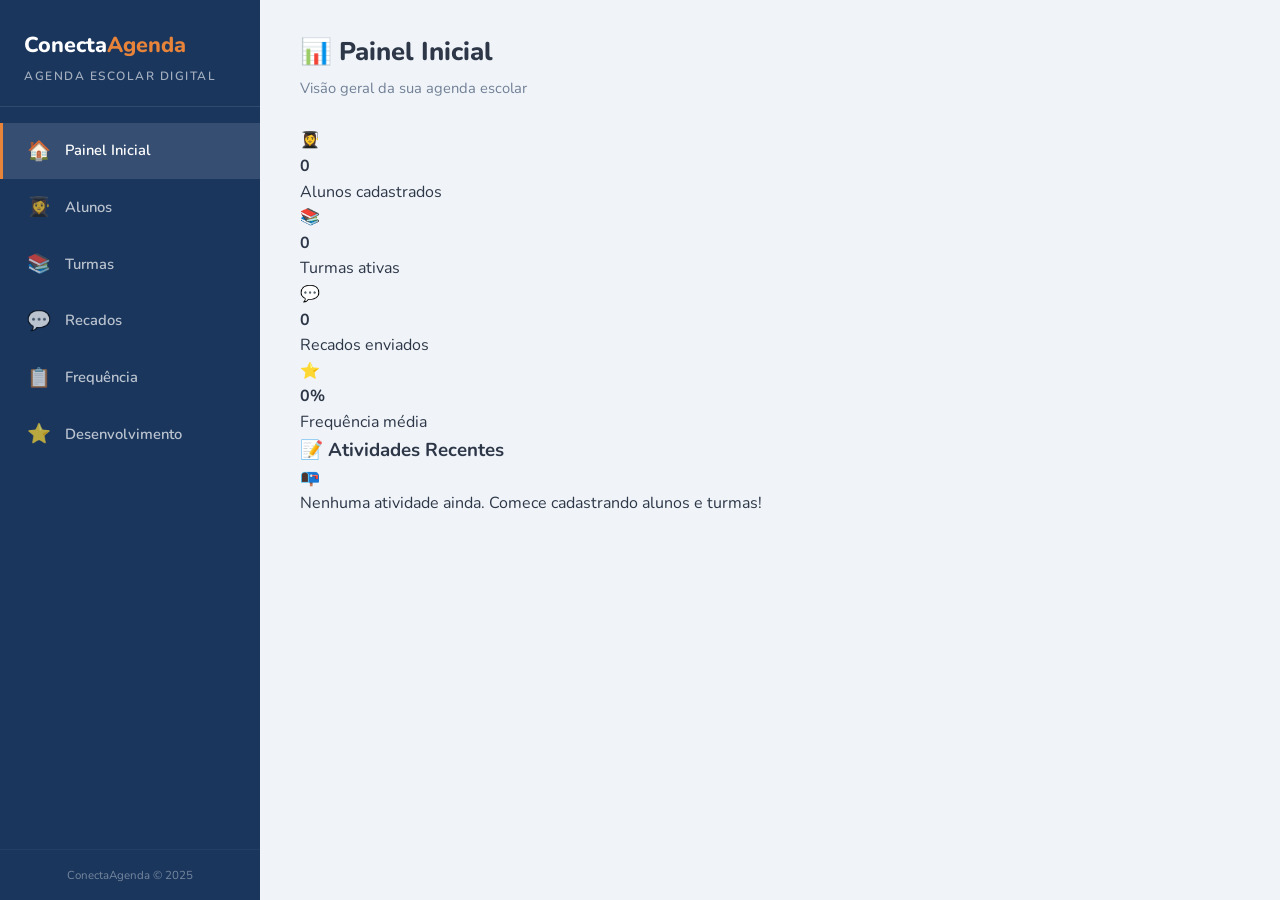
==== painel.html @ 7b53e964 "feat: adiciona tela de login com autenticação por perfil" ====
<!DOCTYPE html>
<html lang="pt-BR">
<head>
  <meta charset="UTF-8">
  <meta name="viewport" content="width=device-width, initial-scale=1.0">
  <title>ConectaAgenda — Painel</title>

   <!-- Fontes -->
  <link href="https://fonts.googleapis.com/css2?family=Nunito:wght@400;600;700;800&display=swap" rel="stylesheet">
  <!-- CSS -->
  <link rel="stylesheet" href="css/style.css">
</head>

<body>

  <!-- Hambúrguer para visualização no celular -->
  <button class="menu-toggle" onclick="toggleMenu()">☰</button>

  <!-- Fundo menu celular -->
  <div class="sidebar-overlay"></div>

  <!-- Layout: menu + conteúdo -->
  <div class="layout">

    <!-- *** MENU LATERAL *** -->
    <aside class="sidebar">

      <div class="sidebar-header">
        <h1>Conecta<span>Agenda</span></h1>
        <p>Agenda Escolar Digital</p>
      </div>

      <!-- Links navegáveis -->
      <nav class="sidebar-nav">
        <a href="index.html" class="ativo">
          <span class="icone">🏠</span> Painel Inicial
        </a>
        <a href="alunos.html">
          <span class="icone">👩‍🎓</span> Alunos
        </a>
        <a href="turmas.html">
          <span class="icone">📚</span> Turmas
        </a>
        <a href="recados.html">
          <span class="icone">💬</span> Recados
        </a>
        <a href="frequencia.html">
          <span class="icone">📋</span> Frequência
        </a>
        <a href="desenvolvimento.html">
          <span class="icone">⭐</span> Desenvolvimento
        </a>
      </nav>

      <div class="sidebar-footer">
        ConectaAgenda © 2025
      </div>
    </aside>

    <!-- *** CONTEÚDO PRINCIPAL *** -->
    <main class="conteudo-principal">

      <div class="pagina-header">
        <h2>📊 Painel Inicial</h2>
        <p>Visão geral da sua agenda escolar</p>
      </div>

      <!-- Cards contadores -->
      <div class="stats-grid">

        <div class="stat-card">
          <div class="stat-icone azul">👩‍🎓</div>
          <div class="stat-info">
            <h4>0</h4>
            <p>Alunos cadastrados</p>
          </div>
        </div>

        <div class="stat-card">
          <div class="stat-icone verde">📚</div>
          <div class="stat-info">
            <h4>0</h4>
            <p>Turmas ativas</p>
          </div>
        </div>

        <div class="stat-card">
          <div class="stat-icone laranja">💬</div>
          <div class="stat-info">
            <h4>0</h4>
            <p>Recados enviados</p>
          </div>
        </div>

        <div class="stat-card">
          <div class="stat-icone roxo">⭐</div>
          <div class="stat-info">
            <h4>0%</h4>
            <p>Frequência média</p>
          </div>
        </div>

      </div>

      <!-- Atividades recentes -->
      <div class="card">
        <div class="card-header">
          <h3>📝 Atividades Recentes</h3>
        </div>
        <div class="vazio">
          <div class="vazio-icone">📭</div>
          <p>Nenhuma atividade ainda. Comece cadastrando alunos e turmas!</p>
        </div>
      </div>

    </main>

  </div>

</body>
</html>
---- css/style.css ----
/* =============================================================
   ConectaAgenda — Estilos Principais (Sumário CSS)

   1. Cores e fontes
   2. Reset e estilos globais
   3. Login
   4. Menu lateral (sidebar)
   5. Área de conteúdo principal
   6. Componentes (cards, botões, formulários, tabelas)
   7. Responsividade
   ============================================================= */

/*  1. CORES E FONTES */

:root {
  /* Cores principais */
  --cor-primaria: #2B6CB0;
  --cor-primaria-escura: #1E4F85;
  --cor-primaria-clara: #EBF4FF;
  --cor-secundaria: #E8833A;
  --cor-sucesso: #2F855A;
  --cor-perigo: #C53030;
  --cor-aviso: #D69E2E;

  /* Cores neutras */
  --cor-fundo: #F0F4F8;
  --cor-fundo-card: #FFFFFF;
  --cor-texto: #2D3748;
  --cor-texto-leve: #718096;
  --cor-borda: #E2E8F0;
  --cor-sidebar: #1A365D;

  /* Tipografia e medidas */
  --fonte-principal: 'Nunito', sans-serif;
  --sidebar-largura: 260px;
  --raio-borda: 10px;
  --sombra-card: 0 2px 12px rgba(0, 0, 0, 0.06);
}

/*   2. RESET E ESTILOS GLOBAIS  */

* {
  margin: 0;
  padding: 0;
  box-sizing: border-box;
}

body {
  font-family: var(--fonte-principal);
  background-color: var(--cor-fundo);
  color: var(--cor-texto);
  line-height: 1.6;
}

a {
  text-decoration: none;
  color: inherit;
}

/* Layout: sidebar + conteúdo */
.layout {
  display: flex;
  min-height: 100vh;
}

/* 3. LOGIN */
.pagina-login {
  display: flex;
  align-items: center;
  justify-content: center;
  min-height: 100vh;
  background: linear-gradient(135deg, var(--cor-sidebar) 0%, var(--cor-primaria) 100%);
}
.login-container {
  background: white;
  border-radius: var(--raio-borda);
  padding: 40px;
  width: 90%;
  max-width: 420px;
  box-shadow: 0 20px 60px rgba(0, 0, 0, 0.2);
}
.login-header {
  text-align: center;
  margin-bottom: 32px;
}
.login-header h1 {
  font-size: 1.8rem;
  font-weight: 800;
  color: var(--cor-sidebar);
}
.login-header h1 span {
  color: var(--cor-secundaria);
}
.login-header p {
  font-size: 0.85rem;
  color: var(--cor-texto-leve);
  margin-top: 4px;
}
/* Campos do formulário de login */
.login-form .form-grupo {
  margin-bottom: 18px;
}
.login-form .form-grupo label {
  display: block;
  font-size: 0.85rem;
  font-weight: 700;
  margin-bottom: 6px;
}
.login-form .form-grupo input {
  width: 100%;
  padding: 12px 14px;
  border: 2px solid var(--cor-borda);
  border-radius: 8px;
  font-family: var(--fonte-principal);
  font-size: 0.95rem;
  transition: border-color 0.2s ease;
}
.login-form .form-grupo input:focus {
  outline: none;
  border-color: var(--cor-primaria);
  box-shadow: 0 0 0 3px rgba(43, 108, 176, 0.1);
}
/* Botão entrar */
.login-btn {
  width: 100%;
  padding: 12px;
  font-size: 1rem;
  justify-content: center;
  margin-top: 8px;
}
/* Mensagem de erro */
.login-erro {
  background: #FED7D7;
  color: var(--cor-perigo);
  padding: 10px 14px;
  border-radius: 8px;
  font-size: 0.85rem;
  font-weight: 600;
  margin-bottom: 12px;
  text-align: center;
}
/* Info de demonstração */
.login-info {
  margin-top: 24px;
  padding-top: 20px;
  border-top: 1px solid var(--cor-borda);
  text-align: center;
}
.login-info p {
  font-size: 0.82rem;
  color: var(--cor-texto);
  margin-bottom: 8px;
}
.login-info small {
  display: block;
  font-size: 0.78rem;
  color: var(--cor-texto-leve);
  margin-top: 4px;
}

/* 4. MENU LATERAL (SIDEBAR) */
.sidebar {
  width: var(--sidebar-largura);
  background-color: var(--cor-sidebar);
  color: white;
  position: fixed;
  top: 0;
  left: 0;
  height: 100vh;
  overflow-y: auto;
  z-index: 100;
  display: flex;
  flex-direction: column;
  transition: transform 0.3s ease;
}
/* Topo do menu */
.sidebar-header {
  padding: 28px 24px 20px;
  border-bottom: 1px solid rgba(255, 255, 255, 0.1);
}
.sidebar-header h1 {
  font-size: 1.35rem;
  font-weight: 800;
}
/* "Agenda" em laranja */
.sidebar-header h1 span {
  color: var(--cor-secundaria);
}
.sidebar-header p {
  font-size: 0.75rem;
  opacity: 0.6;
  margin-top: 4px;
  text-transform: uppercase;
  letter-spacing: 1.5px;
  font-weight: 600;
}
/* Links do menu */
.sidebar-nav {
  padding: 16px 0;
  flex: 1;
}
.sidebar-nav a {
  display: flex;
  align-items: center;
  gap: 14px;
  padding: 13px 24px;
  color: rgba(255, 255, 255, 0.7);
  font-size: 0.92rem;
  font-weight: 600;
  border-left: 3px solid transparent;
  transition: all 0.2s ease;
}
/* Hover nos links */
.sidebar-nav a:hover {
  background-color: rgba(255, 255, 255, 0.08);
  color: white;
}
/* Link ativo (página atual) */
.sidebar-nav a.ativo {
  background-color: rgba(255, 255, 255, 0.12);
  color: white;
  border-left-color: var(--cor-secundaria);
}
/* Ícones */
.sidebar-nav a .icone {
  font-size: 1.2rem;
  width: 24px;
  text-align: center;
}
/* Rodapé menu */
.sidebar-footer {
  padding: 16px 24px;
  border-top: 1px solid rgba(255, 255, 255, 0.1);
  font-size: 0.72rem;
  opacity: 0.4;
  text-align: center;
}
/* Botão hambúrguer (no celular aparece) */
.menu-toggle {
  display: none;
  position: fixed;
  top: 16px;
  left: 16px;
  z-index: 200;
  background: var(--cor-primaria);
  color: white;
  border: none;
  border-radius: 8px;
  width: 44px;
  height: 44px;
  font-size: 1.5rem;
  cursor: pointer;
}
/* Overlay escuro mobile */
.sidebar-overlay {
  display: none;
  position: fixed;
  inset: 0;
  background: rgba(0, 0, 0, 0.5);
  z-index: 99;
}

/* 5. ÁREA DE CONTEÚDO PRINCIPAL */
.conteudo-principal {
  margin-left: var(--sidebar-largura);
  padding: 32px 40px;
  flex: 1;
  width: calc(100% - var(--sidebar-largura));
}
/* Cabeçalho de cada página */
.pagina-header {
  margin-bottom: 28px;
}
.pagina-header h2 {
  font-size: 1.6rem;
  font-weight: 800;
  color: var(--cor-texto);
}
.pagina-header p {
  color: var(--cor-texto-leve);
  font-size: 0.92rem;
  margin-top: 4px;
}
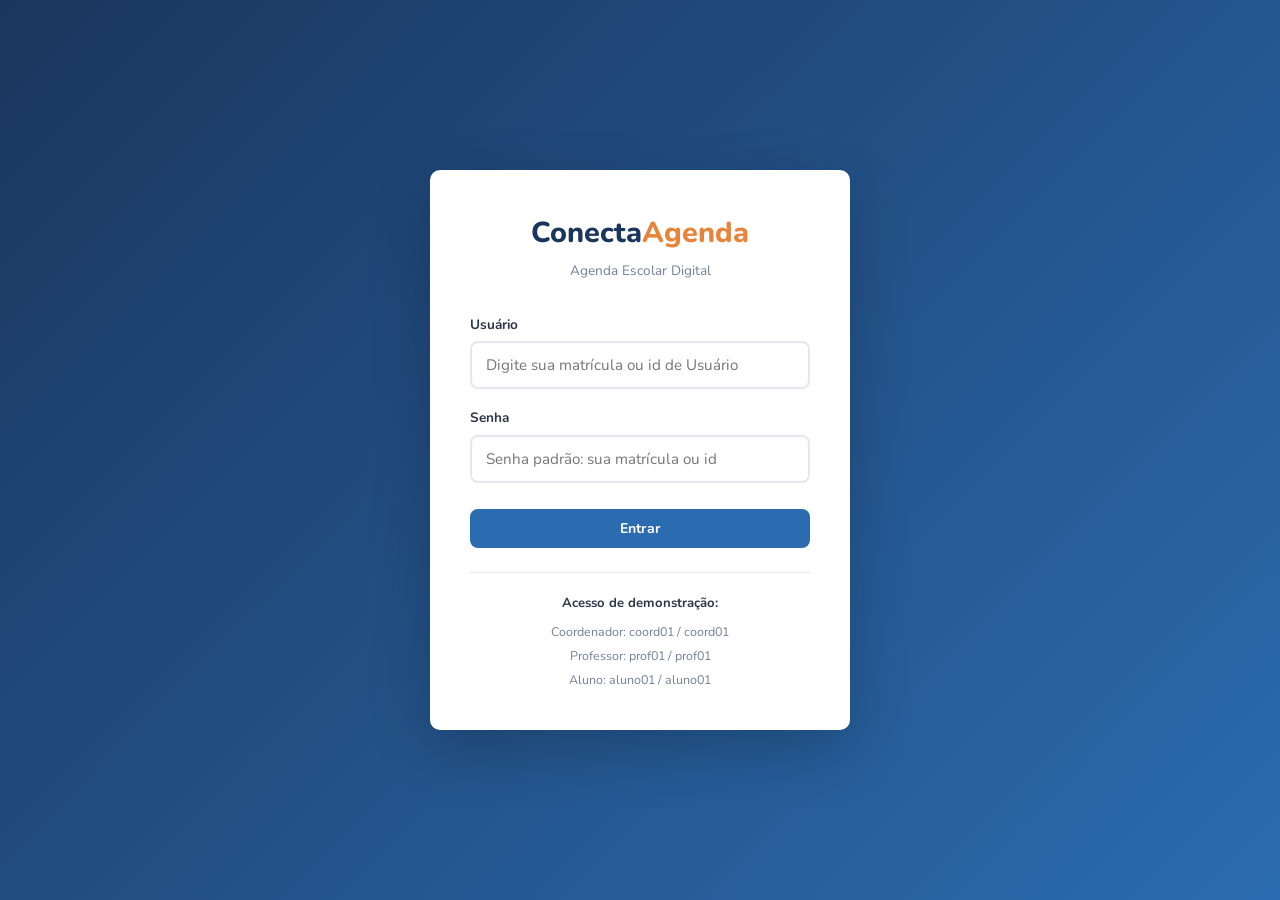
==== commit 8c9c7902: "feat: adiciona dashboard com visão personalizada por perfil" ====
--- a/painel.html
+++ b/painel.html
@@ -4,45 +4,37 @@
   <meta charset="UTF-8">
   <meta name="viewport" content="width=device-width, initial-scale=1.0">
   <title>ConectaAgenda — Painel</title>
-
    <!-- Fontes -->
   <link href="https://fonts.googleapis.com/css2?family=Nunito:wght@400;600;700;800&display=swap" rel="stylesheet">
   <!-- CSS -->
   <link rel="stylesheet" href="css/style.css">
 </head>
-
 <body>
-
   <!-- Hambúrguer para visualização no celular -->
   <button class="menu-toggle" onclick="toggleMenu()">☰</button>
-
   <!-- Fundo menu celular -->
   <div class="sidebar-overlay"></div>
-
   <!-- Layout: menu + conteúdo -->
   <div class="layout">
-
     <!-- *** MENU LATERAL *** -->
     <aside class="sidebar">
-
       <div class="sidebar-header">
         <h1>Conecta<span>Agenda</span></h1>
         <p>Agenda Escolar Digital</p>
       </div>
-
       <!-- Links navegáveis -->
       <nav class="sidebar-nav">
-        <a href="index.html" class="ativo">
+        <a href="painel.html" class="ativo">
           <span class="icone">🏠</span> Painel Inicial
         </a>
-        <a href="alunos.html">
-          <span class="icone">👩‍🎓</span> Alunos
+        <a href="usuarios.html">
+          <span class="icone">👤</span> Usuários
         </a>
         <a href="turmas.html">
           <span class="icone">📚</span> Turmas
         </a>
-        <a href="recados.html">
-          <span class="icone">💬</span> Recados
+        <a href="avisos.html">
+          <span class="icone">💬</span> Avisos
         </a>
         <a href="frequencia.html">
           <span class="icone">📋</span> Frequência
@@ -51,71 +43,35 @@
           <span class="icone">⭐</span> Desenvolvimento
         </a>
       </nav>
-
       <div class="sidebar-footer">
-        ConectaAgenda © 2025
+        <button class="btn-logout" onclick="fazerLogout()">🚪 Sair</button>
       </div>
     </aside>
-
     <!-- *** CONTEÚDO PRINCIPAL *** -->
     <main class="conteudo-principal">
-
       <div class="pagina-header">
-        <h2>📊 Painel Inicial</h2>
-        <p>Visão geral da sua agenda escolar</p>
+        <h2 id="saudacao">📊 Painel Inicial</h2>
+        <p id="subtitulo">Visão geral da sua agenda escolar</p>
       </div>
-
-      <!-- Cards contadores -->
-      <div class="stats-grid">
-
-        <div class="stat-card">
-          <div class="stat-icone azul">👩‍🎓</div>
-          <div class="stat-info">
-            <h4>0</h4>
-            <p>Alunos cadastrados</p>
+      <!-- Cards contadores (preenchido pelo JS conforme o perfil) -->
+      <div class="stats-grid" id="statsGrid"></div>
+      <!-- Avisos recentes -->
+      <div class="card">
+        <div class="card-header">
+          <h3>📝 Avisos Recentes</h3>
+        </div>
+        <div id="avisosRecentes">
+          <div class="vazio">
+            <div class="vazio-icone">📭</div>
+            <p>Nenhum aviso ainda.</p>
           </div>
         </div>
-
-        <div class="stat-card">
-          <div class="stat-icone verde">📚</div>
-          <div class="stat-info">
-            <h4>0</h4>
-            <p>Turmas ativas</p>
-          </div>
-        </div>
-
-        <div class="stat-card">
-          <div class="stat-icone laranja">💬</div>
-          <div class="stat-info">
-            <h4>0</h4>
-            <p>Recados enviados</p>
-          </div>
-        </div>
-
-        <div class="stat-card">
-          <div class="stat-icone roxo">⭐</div>
-          <div class="stat-info">
-            <h4>0%</h4>
-            <p>Frequência média</p>
-          </div>
-        </div>
-
       </div>
-
-      <!-- Atividades recentes -->
-      <div class="card">
-        <div class="card-header">
-          <h3>📝 Atividades Recentes</h3>
-        </div>
-        <div class="vazio">
-          <div class="vazio-icone">📭</div>
-          <p>Nenhuma atividade ainda. Comece cadastrando alunos e turmas!</p>
-        </div>
-      </div>
-
     </main>
-
   </div>
-
+  <!-- Scripts -->
+  <script src="js/storage.js"></script>
+  <script src="js/auth.js"></script>
+  <script src="js/painel.js"></script>
 </body>
 </html>
--- a/css/style.css
+++ b/css/style.css
@@ -280,4 +280,216 @@
   color: var(--cor-texto-leve);
   font-size: 0.92rem;
   margin-top: 4px;
+}
+
+/* 6. COMPONENTES */
+
+/* Botões */
+.btn {
+  display: inline-flex;
+  align-items: center;
+  gap: 8px;
+  padding: 10px 20px;
+  border: none;
+  border-radius: 8px;
+  font-family: var(--fonte-principal);
+  font-size: 0.88rem;
+  font-weight: 700;
+  cursor: pointer;
+  transition: all 0.2s ease;
+}
+.btn-primario {
+  background-color: var(--cor-primaria);
+  color: white;
+}
+.btn-primario:hover {
+  background-color: var(--cor-primaria-escura);
+  transform: translateY(-1px);
+}
+.btn-secundario {
+  background-color: var(--cor-primaria-clara);
+  color: var(--cor-primaria);
+}
+.btn-secundario:hover {
+  background-color: #d4e6fc;
+}
+.btn-perigo {
+  background-color: #FED7D7;
+  color: var(--cor-perigo);
+}
+.btn-perigo:hover {
+  background-color: #FEB2B2;
+}
+.btn-pequeno {
+  padding: 6px 14px;
+  font-size: 0.8rem;
+}
+/* Formulários */
+.form-grupo {
+  margin-bottom: 18px;
+}
+.form-grupo label {
+  display: block;
+  font-size: 0.85rem;
+  font-weight: 700;
+  margin-bottom: 6px;
+}
+.form-grupo input,
+.form-grupo select,
+.form-grupo textarea {
+  width: 100%;
+  padding: 10px 14px;
+  border: 2px solid var(--cor-borda);
+  border-radius: 8px;
+  font-family: var(--fonte-principal);
+  font-size: 0.9rem;
+  color: var(--cor-texto);
+  background: white;
+  transition: border-color 0.2s ease;
+}
+.form-grupo input:focus,
+.form-grupo select:focus,
+.form-grupo textarea:focus {
+  outline: none;
+  border-color: var(--cor-primaria);
+  box-shadow: 0 0 0 3px rgba(43, 108, 176, 0.1);
+}
+.form-grid {
+  display: grid;
+  grid-template-columns: 1fr 1fr;
+  gap: 16px;
+}
+.form-acoes {
+  display: flex;
+  gap: 12px;
+  margin-top: 20px;
+}
+/* Tabelas */
+.tabela-container {
+  overflow-x: auto;
+}
+.tabela {
+  width: 100%;
+  border-collapse: collapse;
+}
+.tabela thead {
+  background-color: var(--cor-primaria-clara);
+}
+.tabela th {
+  padding: 12px 16px;
+  text-align: left;
+  font-size: 0.8rem;
+  font-weight: 700;
+  color: var(--cor-primaria);
+  text-transform: uppercase;
+  letter-spacing: 0.5px;
+}
+.tabela td {
+  padding: 12px 16px;
+  font-size: 0.88rem;
+  border-bottom: 1px solid var(--cor-borda);
+}
+.tabela tbody tr:hover {
+  background-color: var(--cor-primaria-clara);
+}
+.tabela-acoes {
+  display: flex;
+  gap: 8px;
+}
+/* Badges */
+.badge {
+  display: inline-block;
+  padding: 3px 10px;
+  border-radius: 20px;
+  font-size: 0.75rem;
+  font-weight: 700;
+}
+.badge-azul {
+  background: var(--cor-primaria-clara);
+  color: var(--cor-primaria);
+}
+.badge-verde {
+  background: #C6F6D5;
+  color: var(--cor-sucesso);
+}
+.badge-vermelho {
+  background: #FED7D7;
+  color: var(--cor-perigo);
+}
+.badge-amarelo {
+  background: #FEFCBF;
+  color: #975A16;
+}
+/* Botão logout no menu */
+.btn-logout {
+  background: none;
+  border: 1px solid rgba(255, 255, 255, 0.2);
+  color: rgba(255, 255, 255, 0.6);
+  padding: 8px 16px;
+  border-radius: 6px;
+  font-family: var(--fonte-principal);
+  font-size: 0.8rem;
+  cursor: pointer;
+  width: 100%;
+  transition: all 0.2s ease;
+}
+.btn-logout:hover {
+  background: rgba(255, 255, 255, 0.1);
+  color: white;
+}
+/* Mensagem de vazio */
+.vazio {
+  text-align: center;
+  padding: 40px 20px;
+  color: var(--cor-texto-leve);
+}
+.vazio .vazio-icone {
+  font-size: 3rem;
+  margin-bottom: 12px;
+  opacity: 0.4;
+}
+
+/* Cards contadores (dashboard) */
+.stats-grid {
+  display: grid;
+  grid-template-columns: repeat(auto-fit, minmax(200px, 1fr));
+  gap: 20px;
+  margin-bottom: 28px;
+}
+.stat-card {
+  background: white;
+  border-radius: var(--raio-borda);
+  padding: 22px;
+  box-shadow: var(--sombra-card);
+  border: 1px solid var(--cor-borda);
+  display: flex;
+  align-items: center;
+  gap: 16px;
+  transition: transform 0.2s ease;
+}
+.stat-card:hover {
+  transform: translateY(-2px);
+}
+.stat-icone {
+  width: 50px;
+  height: 50px;
+  border-radius: 12px;
+  display: flex;
+  align-items: center;
+  justify-content: center;
+  font-size: 1.5rem;
+}
+.stat-icone.azul { background: var(--cor-primaria-clara); }
+.stat-icone.verde { background: #C6F6D5; }
+.stat-icone.laranja { background: #FEEBC8; }
+.stat-icone.roxo { background: #E9D8FD; }
+.stat-info h4 {
+  font-size: 1.5rem;
+  font-weight: 800;
+  line-height: 1.2;
+}
+.stat-info p {
+  font-size: 0.8rem;
+  color: var(--cor-texto-leve);
+  font-weight: 600;
 }
